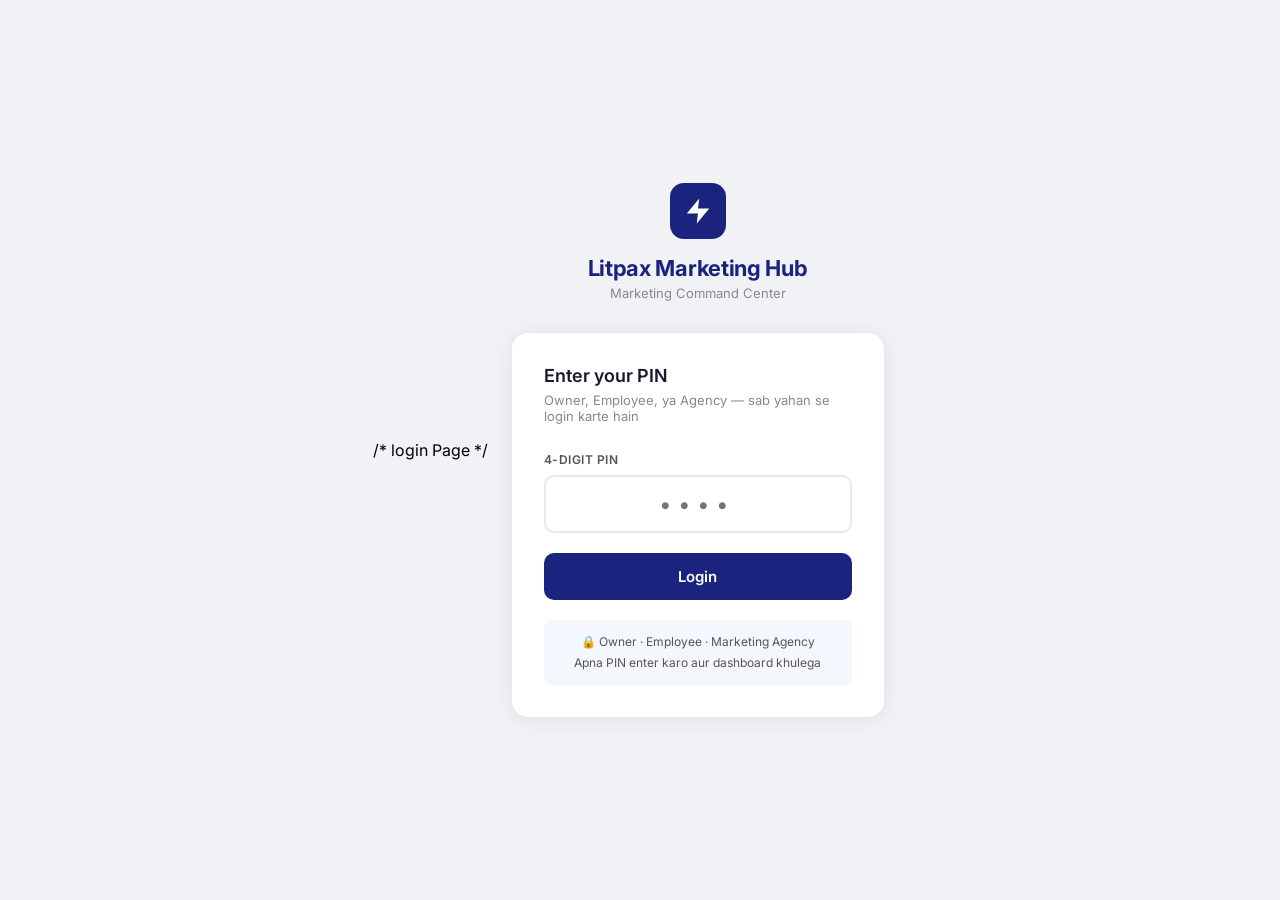
==== index.html @ 822b2500 "Create index.html" ====
/* login Page */
<!DOCTYPE html>
<html lang="en">
<head>
<meta charset="UTF-8"/>
<meta name="viewport" content="width=device-width, initial-scale=1.0"/>
<title>Litpax Marketing Hub — Login</title>
<style>
  @import url('https://fonts.googleapis.com/css2?family=Inter:wght@300;400;500;600;700&display=swap');

  * { margin: 0; padding: 0; box-sizing: border-box; }

  body {
    font-family: 'Inter', sans-serif;
    background: #f0f2f5;
    min-height: 100vh;
    display: flex;
    align-items: center;
    justify-content: center;
  }

  .login-wrap {
    width: 100%;
    max-width: 420px;
    padding: 24px;
  }

  .brand {
    text-align: center;
    margin-bottom: 32px;
  }

  .brand-logo {
    width: 56px;
    height: 56px;
    background: #1a237e;
    border-radius: 14px;
    display: inline-flex;
    align-items: center;
    justify-content: center;
    margin-bottom: 16px;
  }

  .brand-logo svg { width: 30px; height: 30px; fill: white; }

  .brand h1 {
    font-size: 22px;
    font-weight: 700;
    color: #1a237e;
    letter-spacing: -0.3px;
  }

  .brand p {
    font-size: 13px;
    color: #888;
    margin-top: 4px;
  }

  .card {
    background: white;
    border-radius: 16px;
    padding: 32px;
    box-shadow: 0 2px 20px rgba(0,0,0,0.08);
  }

  .card h2 {
    font-size: 18px;
    font-weight: 600;
    color: #1a1a2e;
    margin-bottom: 6px;
  }

  .card p {
    font-size: 13px;
    color: #888;
    margin-bottom: 28px;
  }

  label {
    display: block;
    font-size: 12px;
    font-weight: 600;
    color: #555;
    text-transform: uppercase;
    letter-spacing: 0.5px;
    margin-bottom: 8px;
  }

  .pin-input {
    width: 100%;
    padding: 14px 16px;
    font-size: 22px;
    font-weight: 600;
    letter-spacing: 8px;
    text-align: center;
    border: 2px solid #e8e8e8;
    border-radius: 10px;
    outline: none;
    color: #1a237e;
    transition: border-color 0.2s;
    font-family: 'Inter', sans-serif;
  }

  .pin-input:focus { border-color: #1a237e; }

  .btn {
    width: 100%;
    padding: 14px;
    background: #1a237e;
    color: white;
    border: none;
    border-radius: 10px;
    font-size: 15px;
    font-weight: 600;
    cursor: pointer;
    margin-top: 20px;
    transition: background 0.2s, transform 0.1s;
    font-family: 'Inter', sans-serif;
  }

  .btn:hover { background: #283593; }
  .btn:active { transform: scale(0.98); }
  .btn:disabled { background: #aaa; cursor: not-allowed; }

  .error {
    margin-top: 14px;
    padding: 10px 14px;
    background: #fff3f3;
    border: 1px solid #ffcdd2;
    border-radius: 8px;
    color: #c62828;
    font-size: 13px;
    text-align: center;
    display: none;
  }

  .hint {
    margin-top: 20px;
    padding: 12px;
    background: #f5f7ff;
    border-radius: 8px;
    font-size: 12px;
    color: #555;
    text-align: center;
    line-height: 1.7;
  }

  .spinner {
    display: inline-block;
    width: 16px;
    height: 16px;
    border: 2px solid rgba(255,255,255,0.4);
    border-top-color: white;
    border-radius: 50%;
    animation: spin 0.7s linear infinite;
    vertical-align: middle;
    margin-right: 6px;
  }

  @keyframes spin { to { transform: rotate(360deg); } }
</style>
</head>
<body>

<div class="login-wrap">
  <div class="brand">
    <div class="brand-logo">
      <svg viewBox="0 0 24 24" xmlns="http://www.w3.org/2000/svg">
        <path d="M13 2L3 14h9l-1 8 10-12h-9l1-8z"/>
      </svg>
    </div>
    <h1>Litpax Marketing Hub</h1>
    <p>Marketing Command Center</p>
  </div>

  <div class="card">
    <h2>Enter your PIN</h2>
    <p>Owner, Employee, ya Agency — sab yahan se login karte hain</p>

    <label>4-digit PIN</label>
    <input
      type="password"
      class="pin-input"
      id="pinInput"
      maxlength="4"
      placeholder="••••"
      inputmode="numeric"
    />

    <button class="btn" id="loginBtn" onclick="doLogin()">Login</button>
    <div class="error" id="errMsg">Invalid PIN. Dobara try karo.</div>

    <div class="hint">
      🔒 Owner · Employee · Marketing Agency<br>
      Apna PIN enter karo aur dashboard khulega
    </div>
  </div>
</div>

<script>
  const GAS_URL = "https://script.google.com/macros/s/AKfycbzYhshyLYchNjDuLm20MrMUTQZz-8lAbnxDJ6H6fuEs2qr884WjIAEE5Ipd9Irr_8K0rg/exec";

  document.getElementById('pinInput').addEventListener('keydown', e => {
    if (e.key === 'Enter') doLogin();
  });

  async function doLogin() {
    const pin = document.getElementById('pinInput').value.trim();
    const btn = document.getElementById('loginBtn');
    const err = document.getElementById('errMsg');

    if (pin.length < 4) {
      err.style.display = 'block';
      err.textContent = '4-digit PIN daalo.';
      return;
    }

    btn.disabled = true;
    btn.innerHTML = '<span class="spinner"></span> Checking...';
    err.style.display = 'none';

    try {
      const res = await fetch(GAS_URL, {
        method: 'POST',
        body: JSON.stringify({ action: 'login', pin })
      });
      const data = await res.json();

      if (data.success) {
        sessionStorage.setItem('lmh_user', JSON.stringify(data));
        if (data.role === 'owner')    window.location.href = 'owner.html';
        if (data.role === 'employee') window.location.href = 'employee.html';
        if (data.role === 'agency')   window.location.href = 'agency.html';
      } else {
        err.style.display = 'block';
        err.textContent = 'Invalid PIN. Dobara try karo.';
        btn.disabled = false;
        btn.innerHTML = 'Login';
      }
    } catch(e) {
      err.style.display = 'block';
      err.textContent = 'Network error. Internet check karo.';
      btn.disabled = false;
      btn.innerHTML = 'Login';
    }
  }
</script>
</body>
</html>
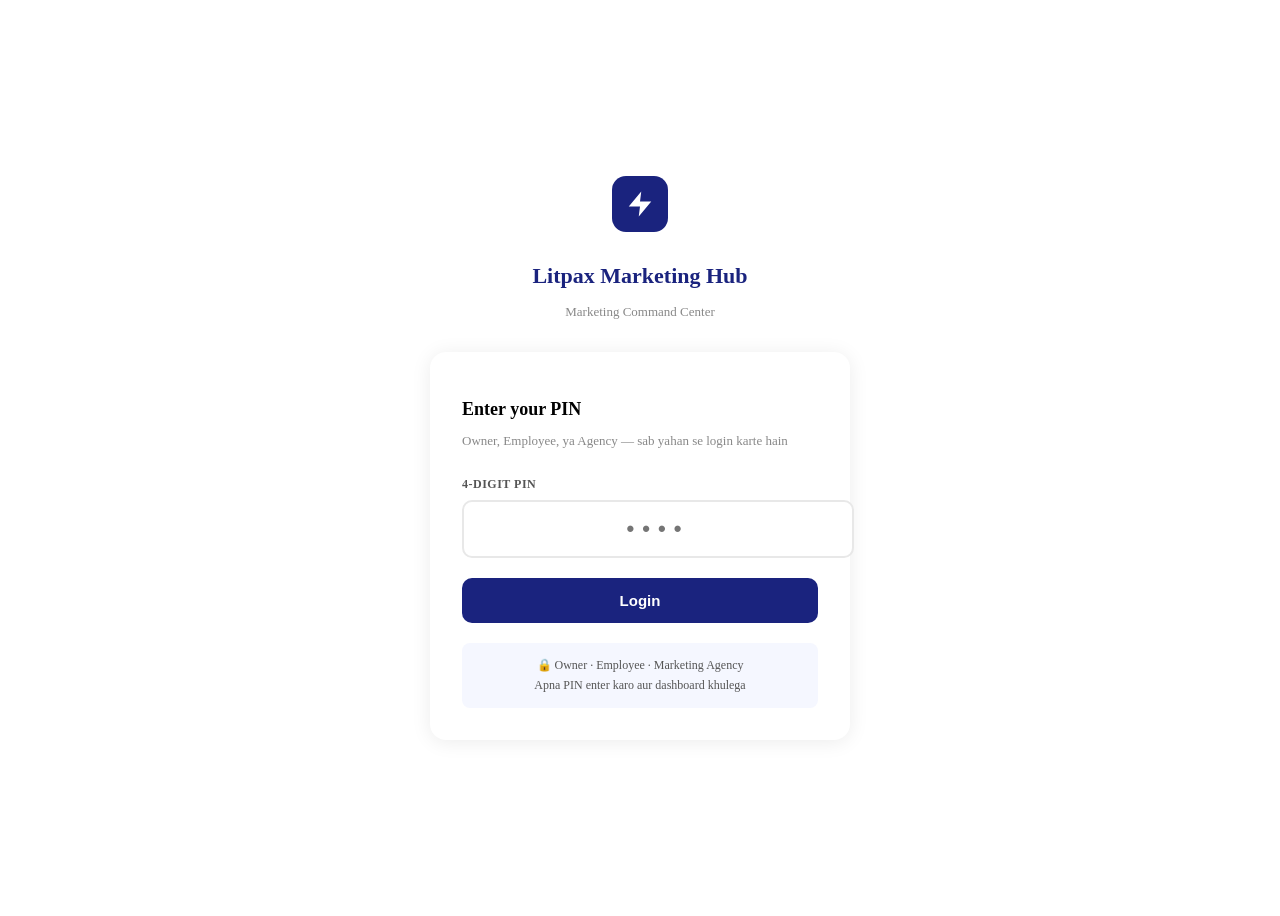
==== commit 5a6fcb69: "Update index.html" ====
--- a/index.html
+++ b/index.html
@@ -1,247 +1,97 @@
-/* login Page */
 <!DOCTYPE html>
 <html lang="en">
 <head>
 <meta charset="UTF-8"/>
 <meta name="viewport" content="width=device-width, initial-scale=1.0"/>
 <title>Litpax Marketing Hub — Login</title>
+<link rel="stylesheet" href="style.css"/>
 <style>
-  @import url('https://fonts.googleapis.com/css2?family=Inter:wght@300;400;500;600;700&display=swap');
-
-  * { margin: 0; padding: 0; box-sizing: border-box; }
-
-  body {
-    font-family: 'Inter', sans-serif;
-    background: #f0f2f5;
-    min-height: 100vh;
-    display: flex;
-    align-items: center;
-    justify-content: center;
+  body { display: flex; align-items: center; justify-content: center; min-height: 100vh; }
+  .login-wrap { width: 100%; max-width: 420px; padding: 24px; }
+  .brand { text-align: center; margin-bottom: 32px; }
+  .brand-logo {
+    width: 56px; height: 56px; background: #1a237e;
+    border-radius: 14px; display: inline-flex;
+    align-items: center; justify-content: center; margin-bottom: 16px;
   }
-
-  .login-wrap {
-    width: 100%;
-    max-width: 420px;
-    padding: 24px;
+  .brand-logo svg { width: 30px; height: 30px; fill: white; }
+  .brand h1 { font-size: 22px; font-weight: 700; color: #1a237e; }
+  .brand p  { font-size: 13px; color: #888; margin-top: 4px; }
+  .card { background: white; border-radius: 16px; padding: 32px; box-shadow: 0 2px 20px rgba(0,0,0,0.08); }
+  .card h2 { font-size: 18px; font-weight: 600; margin-bottom: 6px; }
+  .card > p { font-size: 13px; color: #888; margin-bottom: 28px; }
+  label { display: block; font-size: 12px; font-weight: 600; color: #555; text-transform: uppercase; letter-spacing: 0.5px; margin-bottom: 8px; }
+  .pin-input {
+    width: 100%; padding: 14px 16px; font-size: 22px; font-weight: 600;
+    letter-spacing: 8px; text-align: center; border: 2px solid #e8e8e8;
+    border-radius: 10px; outline: none; color: #1a237e;
+    transition: border-color 0.2s; font-family: 'Inter', sans-serif;
   }
-
-  .brand {
-    text-align: center;
-    margin-bottom: 32px;
-  }
-
-  .brand-logo {
-    width: 56px;
-    height: 56px;
-    background: #1a237e;
-    border-radius: 14px;
-    display: inline-flex;
-    align-items: center;
-    justify-content: center;
-    margin-bottom: 16px;
-  }
-
-  .brand-logo svg { width: 30px; height: 30px; fill: white; }
-
-  .brand h1 {
-    font-size: 22px;
-    font-weight: 700;
-    color: #1a237e;
-    letter-spacing: -0.3px;
-  }
-
-  .brand p {
-    font-size: 13px;
-    color: #888;
-    margin-top: 4px;
-  }
-
-  .card {
-    background: white;
-    border-radius: 16px;
-    padding: 32px;
-    box-shadow: 0 2px 20px rgba(0,0,0,0.08);
-  }
-
-  .card h2 {
-    font-size: 18px;
-    font-weight: 600;
-    color: #1a1a2e;
-    margin-bottom: 6px;
-  }
-
-  .card p {
-    font-size: 13px;
-    color: #888;
-    margin-bottom: 28px;
-  }
-
-  label {
-    display: block;
-    font-size: 12px;
-    font-weight: 600;
-    color: #555;
-    text-transform: uppercase;
-    letter-spacing: 0.5px;
-    margin-bottom: 8px;
-  }
-
-  .pin-input {
-    width: 100%;
-    padding: 14px 16px;
-    font-size: 22px;
-    font-weight: 600;
-    letter-spacing: 8px;
-    text-align: center;
-    border: 2px solid #e8e8e8;
-    border-radius: 10px;
-    outline: none;
-    color: #1a237e;
-    transition: border-color 0.2s;
+  .pin-input:focus { border-color: #1a237e; }
+  .btn {
+    width: 100%; padding: 14px; background: #1a237e; color: white;
+    border: none; border-radius: 10px; font-size: 15px; font-weight: 600;
+    cursor: pointer; margin-top: 20px; transition: background 0.2s;
     font-family: 'Inter', sans-serif;
   }
-
-  .pin-input:focus { border-color: #1a237e; }
-
-  .btn {
-    width: 100%;
-    padding: 14px;
-    background: #1a237e;
-    color: white;
-    border: none;
-    border-radius: 10px;
-    font-size: 15px;
-    font-weight: 600;
-    cursor: pointer;
-    margin-top: 20px;
-    transition: background 0.2s, transform 0.1s;
-    font-family: 'Inter', sans-serif;
+  .btn:hover { background: #283593; }
+  .btn:disabled { background: #aaa; cursor: not-allowed; }
+  .error {
+    margin-top: 14px; padding: 10px 14px; background: #fff3f3;
+    border: 1px solid #ffcdd2; border-radius: 8px;
+    color: #c62828; font-size: 13px; text-align: center; display: none;
   }
-
-  .btn:hover { background: #283593; }
-  .btn:active { transform: scale(0.98); }
-  .btn:disabled { background: #aaa; cursor: not-allowed; }
-
-  .error {
-    margin-top: 14px;
-    padding: 10px 14px;
-    background: #fff3f3;
-    border: 1px solid #ffcdd2;
-    border-radius: 8px;
-    color: #c62828;
-    font-size: 13px;
-    text-align: center;
-    display: none;
+  .hint {
+    margin-top: 20px; padding: 12px; background: #f5f7ff;
+    border-radius: 8px; font-size: 12px; color: #555;
+    text-align: center; line-height: 1.7;
   }
-
-  .hint {
-    margin-top: 20px;
-    padding: 12px;
-    background: #f5f7ff;
-    border-radius: 8px;
-    font-size: 12px;
-    color: #555;
-    text-align: center;
-    line-height: 1.7;
-  }
-
-  .spinner {
-    display: inline-block;
-    width: 16px;
-    height: 16px;
-    border: 2px solid rgba(255,255,255,0.4);
-    border-top-color: white;
-    border-radius: 50%;
-    animation: spin 0.7s linear infinite;
-    vertical-align: middle;
-    margin-right: 6px;
-  }
-
-  @keyframes spin { to { transform: rotate(360deg); } }
 </style>
 </head>
 <body>
-
 <div class="login-wrap">
   <div class="brand">
     <div class="brand-logo">
-      <svg viewBox="0 0 24 24" xmlns="http://www.w3.org/2000/svg">
-        <path d="M13 2L3 14h9l-1 8 10-12h-9l1-8z"/>
-      </svg>
+      <svg viewBox="0 0 24 24"><path d="M13 2L3 14h9l-1 8 10-12h-9l1-8z"/></svg>
     </div>
     <h1>Litpax Marketing Hub</h1>
     <p>Marketing Command Center</p>
   </div>
-
   <div class="card">
     <h2>Enter your PIN</h2>
     <p>Owner, Employee, ya Agency — sab yahan se login karte hain</p>
-
     <label>4-digit PIN</label>
-    <input
-      type="password"
-      class="pin-input"
-      id="pinInput"
-      maxlength="4"
-      placeholder="••••"
-      inputmode="numeric"
-    />
-
+    <input type="password" class="pin-input" id="pinInput" maxlength="4" placeholder="••••" inputmode="numeric"/>
     <button class="btn" id="loginBtn" onclick="doLogin()">Login</button>
-    <div class="error" id="errMsg">Invalid PIN. Dobara try karo.</div>
-
-    <div class="hint">
-      🔒 Owner · Employee · Marketing Agency<br>
-      Apna PIN enter karo aur dashboard khulega
-    </div>
+    <div class="error" id="errMsg"></div>
+    <div class="hint">🔒 Owner · Employee · Marketing Agency<br>Apna PIN enter karo aur dashboard khulega</div>
   </div>
 </div>
-
+<script src="script.js"></script>
 <script>
-  const GAS_URL = "https://script.google.com/macros/s/AKfycbzYhshyLYchNjDuLm20MrMUTQZz-8lAbnxDJ6H6fuEs2qr884WjIAEE5Ipd9Irr_8K0rg/exec";
-
-  document.getElementById('pinInput').addEventListener('keydown', e => {
-    if (e.key === 'Enter') doLogin();
-  });
-
+  document.getElementById('pinInput').addEventListener('keydown', e => { if (e.key === 'Enter') doLogin(); });
   async function doLogin() {
     const pin = document.getElementById('pinInput').value.trim();
     const btn = document.getElementById('loginBtn');
     const err = document.getElementById('errMsg');
-
-    if (pin.length < 4) {
-      err.style.display = 'block';
-      err.textContent = '4-digit PIN daalo.';
-      return;
-    }
-
+    if (pin.length < 4) { err.style.display='block'; err.textContent='4-digit PIN daalo.'; return; }
     btn.disabled = true;
     btn.innerHTML = '<span class="spinner"></span> Checking...';
     err.style.display = 'none';
-
     try {
-      const res = await fetch(GAS_URL, {
-        method: 'POST',
-        body: JSON.stringify({ action: 'login', pin })
-      });
-      const data = await res.json();
-
+      const data = await api({ action: 'login', pin });
       if (data.success) {
         sessionStorage.setItem('lmh_user', JSON.stringify(data));
         if (data.role === 'owner')    window.location.href = 'owner.html';
         if (data.role === 'employee') window.location.href = 'employee.html';
         if (data.role === 'agency')   window.location.href = 'agency.html';
       } else {
-        err.style.display = 'block';
-        err.textContent = 'Invalid PIN. Dobara try karo.';
-        btn.disabled = false;
-        btn.innerHTML = 'Login';
+        err.style.display = 'block'; err.textContent = 'Invalid PIN. Dobara try karo.';
+        btn.disabled = false; btn.innerHTML = 'Login';
       }
     } catch(e) {
-      err.style.display = 'block';
-      err.textContent = 'Network error. Internet check karo.';
-      btn.disabled = false;
-      btn.innerHTML = 'Login';
+      err.style.display = 'block'; err.textContent = 'Network error. Internet check karo.';
+      btn.disabled = false; btn.innerHTML = 'Login';
     }
   }
 </script>
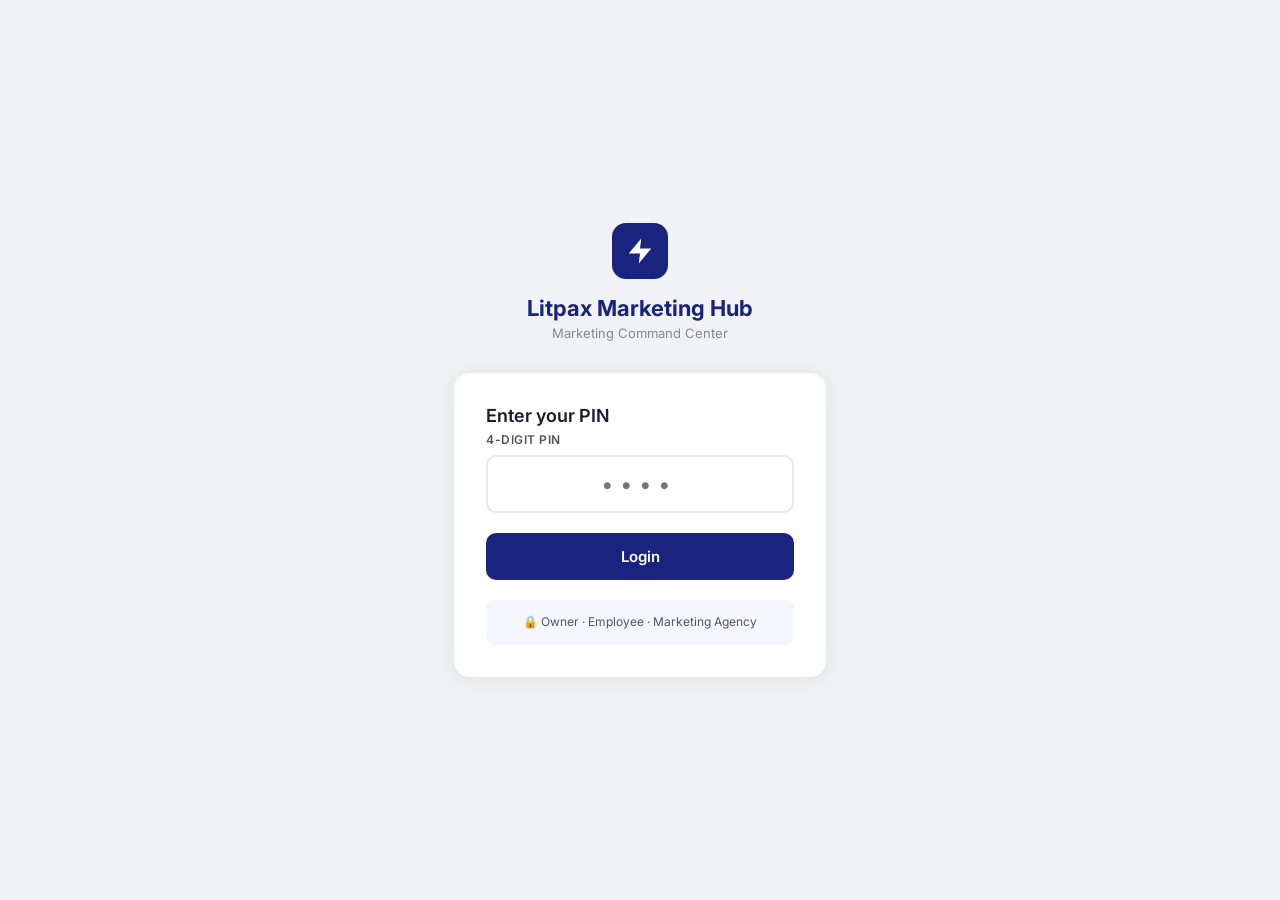
==== commit 63b5dd74: "Update index.html" ====
--- a/index.html
+++ b/index.html
@@ -59,12 +59,12 @@
   </div>
   <div class="card">
     <h2>Enter your PIN</h2>
-    <p>Owner, Employee, ya Agency — sab yahan se login karte hain</p>
+    
     <label>4-digit PIN</label>
     <input type="password" class="pin-input" id="pinInput" maxlength="4" placeholder="••••" inputmode="numeric"/>
     <button class="btn" id="loginBtn" onclick="doLogin()">Login</button>
     <div class="error" id="errMsg"></div>
-    <div class="hint">🔒 Owner · Employee · Marketing Agency<br>Apna PIN enter karo aur dashboard khulega</div>
+    <div class="hint">🔒 Owner · Employee · Marketing Agency</div>
   </div>
 </div>
 <script src="script.js"></script>
--- a/style.css
+++ b/style.css
@@ -0,0 +1,302 @@
+@import url('https://fonts.googleapis.com/css2?family=Inter:wght@300;400;500;600;700&display=swap');
+
+/* ── RESET ── */
+* { margin: 0; padding: 0; box-sizing: border-box; }
+body { font-family: 'Inter', sans-serif; background: #f0f2f5; color: #1a1a2e; }
+
+/* ── SIDEBAR ── */
+.sidebar {
+  position: fixed; top: 0; left: 0;
+  width: 220px; height: 100vh;
+  display: flex; flex-direction: column; z-index: 100;
+}
+.sidebar-brand {
+  padding: 20px 20px 16px;
+  border-bottom: 1px solid rgba(255,255,255,0.1);
+}
+.sidebar-brand h2 { color: white; font-size: 14px; font-weight: 700; }
+.sidebar-brand p  { color: rgba(255,255,255,0.5); font-size: 11px; margin-top: 2px; }
+
+.nav { flex: 1; padding: 12px 0; }
+.nav-item {
+  display: flex; align-items: center; gap: 10px;
+  padding: 10px 20px; color: rgba(255,255,255,0.7);
+  font-size: 13px; font-weight: 500; cursor: pointer;
+  transition: all 0.2s; border-left: 3px solid transparent;
+}
+.nav-item:hover { color: white; background: rgba(255,255,255,0.08); }
+.nav-item.active { color: white; background: rgba(255,255,255,0.12); }
+.nav-item .icon { font-size: 16px; }
+
+.sidebar-footer {
+  padding: 16px 20px;
+  border-top: 1px solid rgba(255,255,255,0.1);
+}
+.user-chip { display: flex; align-items: center; gap: 10px; }
+.user-avatar {
+  width: 32px; height: 32px; border-radius: 50%;
+  background: rgba(255,255,255,0.2);
+  display: flex; align-items: center; justify-content: center;
+  color: white; font-size: 13px; font-weight: 700;
+}
+.user-info p    { color: white; font-size: 12px; font-weight: 600; }
+.user-info span { color: rgba(255,255,255,0.5); font-size: 11px; }
+.logout-btn {
+  margin-top: 10px; width: 100%; padding: 8px;
+  background: rgba(255,255,255,0.1); border: none;
+  color: rgba(255,255,255,0.7); border-radius: 6px;
+  font-size: 12px; cursor: pointer; font-family: 'Inter', sans-serif;
+}
+.logout-btn:hover { background: rgba(255,255,255,0.2); color: white; }
+
+/* ── MAIN ── */
+.main { margin-left: 220px; padding: 24px; min-height: 100vh; }
+
+.page-header {
+  display: flex; align-items: center;
+  justify-content: space-between; margin-bottom: 24px;
+}
+.page-header h1 { font-size: 22px; font-weight: 700; color: #1a1a2e; }
+.page-header p  { font-size: 13px; color: #888; margin-top: 2px; }
+
+/* ── SECTIONS ── */
+.section { display: none; }
+.section.active { display: block; }
+
+/* ── STATS ── */
+.stats-grid {
+  display: grid;
+  grid-template-columns: repeat(4, 1fr);
+  gap: 16px; margin-bottom: 24px;
+}
+.stats-grid.col3 { grid-template-columns: repeat(3, 1fr); }
+
+.stat-card {
+  background: white; border-radius: 12px; padding: 20px;
+  box-shadow: 0 1px 8px rgba(0,0,0,0.06);
+}
+.stat-label {
+  font-size: 11px; font-weight: 600; color: #888;
+  text-transform: uppercase; letter-spacing: 0.5px;
+}
+.stat-value { font-size: 30px; font-weight: 700; margin: 6px 0 2px; }
+.stat-sub   { font-size: 12px; color: #aaa; }
+.stat-card.red   .stat-value { color: #c62828; }
+.stat-card.green .stat-value { color: #2e7d32; }
+.stat-card.amber .stat-value { color: #e65100; }
+
+/* ── TABLE ── */
+.table-card {
+  background: white; border-radius: 12px;
+  box-shadow: 0 1px 8px rgba(0,0,0,0.06); overflow: hidden;
+}
+.table-header {
+  padding: 16px 20px;
+  display: flex; align-items: center;
+  justify-content: space-between;
+  border-bottom: 1px solid #f0f0f0;
+}
+.table-header h3 { font-size: 14px; font-weight: 700; }
+
+.filter-bar { display: flex; gap: 8px; }
+.filter-btn {
+  padding: 5px 12px; border: 1.5px solid #e8e8e8;
+  border-radius: 20px; font-size: 11px; font-weight: 600;
+  cursor: pointer; background: white; color: #555;
+  font-family: 'Inter', sans-serif; transition: all 0.2s;
+}
+
+table { width: 100%; border-collapse: collapse; }
+th {
+  padding: 10px 16px; text-align: left;
+  font-size: 11px; font-weight: 600; color: #888;
+  text-transform: uppercase; letter-spacing: 0.5px;
+  background: #fafafa; border-bottom: 1px solid #f0f0f0;
+}
+td {
+  padding: 12px 16px; font-size: 13px; color: #333;
+  border-bottom: 1px solid #f7f7f7;
+}
+tr:hover td { background: #fafafa; }
+tr:last-child td { border-bottom: none; }
+
+/* ── BADGES ── */
+.badge {
+  display: inline-block; padding: 3px 10px;
+  border-radius: 20px; font-size: 11px; font-weight: 600;
+}
+.badge-created    { background: #e8eaf6; color: #3949ab; }
+.badge-assigned   { background: #e3f2fd; color: #1565c0; }
+.badge-inprogress { background: #fff3e0; color: #e65100; }
+.badge-review     { background: #f3e5f5; color: #6a1b9a; }
+.badge-approved   { background: #e8f5e9; color: #2e7d32; }
+.badge-rejected   { background: #ffebee; color: #c62828; }
+
+.priority-high   { color: #c62828; font-weight: 600; }
+.priority-medium { color: #e65100; font-weight: 600; }
+.priority-low    { color: #2e7d32; font-weight: 600; }
+
+/* ── ACTION BUTTONS ── */
+.action-btn {
+  padding: 4px 10px; border-radius: 6px; font-size: 11px;
+  font-weight: 600; cursor: pointer; border: none;
+  font-family: 'Inter', sans-serif; margin-right: 4px;
+}
+.btn-view     { background: #e8eaf6; color: #3949ab; }
+.btn-approve  { background: #e8f5e9; color: #2e7d32; }
+.btn-reject   { background: #ffebee; color: #c62828; }
+.btn-forward  { background: #e8f5e9; color: #2e7d32; }
+.btn-progress { background: #fff3e0; color: #e65100; }
+
+.btn-sm {
+  padding: 6px 12px; border-radius: 6px; font-size: 12px;
+  font-weight: 600; cursor: pointer; border: none;
+  font-family: 'Inter', sans-serif; transition: all 0.2s;
+}
+.btn-upload { background: #f3e5f5; color: #4a148c; }
+.btn-upload:hover { background: #e1bee7; }
+.btn-done   { background: #e8f5e9; color: #2e7d32; }
+.btn-done:hover { background: #c8e6c9; }
+
+/* ── PRIMARY BUTTON ── */
+.btn-primary {
+  padding: 11px 24px; color: white; border: none;
+  border-radius: 8px; font-size: 13px; font-weight: 600;
+  cursor: pointer; font-family: 'Inter', sans-serif;
+  transition: background 0.2s;
+}
+.btn-primary:disabled { background: #aaa !important; cursor: not-allowed; }
+
+/* ── FORM ── */
+.form-card {
+  background: white; border-radius: 12px; padding: 24px;
+  box-shadow: 0 1px 8px rgba(0,0,0,0.06); margin-bottom: 20px;
+}
+.form-card h3 { font-size: 15px; font-weight: 700; margin-bottom: 20px; }
+.form-grid { display: grid; grid-template-columns: 1fr 1fr; gap: 16px; }
+.form-group { display: flex; flex-direction: column; gap: 6px; }
+.form-group.full { grid-column: 1 / -1; }
+.form-group label {
+  font-size: 11px; font-weight: 600; color: #555;
+  text-transform: uppercase; letter-spacing: 0.5px;
+}
+.form-group input,
+.form-group select,
+.form-group textarea {
+  padding: 10px 12px; border: 1.5px solid #e8e8e8;
+  border-radius: 8px; font-size: 13px; outline: none;
+  font-family: 'Inter', sans-serif; transition: border-color 0.2s; color: #1a1a2e;
+}
+.form-group textarea { resize: vertical; min-height: 80px; }
+
+/* ── MODAL ── */
+.modal-overlay {
+  position: fixed; inset: 0; background: rgba(0,0,0,0.4);
+  display: none; align-items: center;
+  justify-content: center; z-index: 1000;
+}
+.modal-overlay.open { display: flex; }
+.modal {
+  background: white; border-radius: 16px;
+  width: 540px; max-width: 90vw; max-height: 85vh;
+  overflow-y: auto; padding: 28px;
+  box-shadow: 0 8px 40px rgba(0,0,0,0.15);
+}
+.modal-head {
+  display: flex; align-items: center;
+  justify-content: space-between; margin-bottom: 20px;
+}
+.modal-head h3 { font-size: 16px; font-weight: 700; }
+.modal-close {
+  width: 28px; height: 28px; background: #f0f0f0; border: none;
+  border-radius: 50%; cursor: pointer; font-size: 16px;
+  display: flex; align-items: center; justify-content: center;
+}
+.modal-actions { display: flex; gap: 8px; margin-top: 16px; }
+
+.detail-row { display: flex; gap: 12px; margin-bottom: 12px; }
+.detail-item { flex: 1; }
+.detail-item label {
+  font-size: 10px; font-weight: 600; color: #aaa;
+  text-transform: uppercase; display: block; margin-bottom: 3px;
+}
+.detail-item p { font-size: 13px; color: #333; font-weight: 500; }
+
+/* ── DELIVERABLES ── */
+.deliverables-list { margin-top: 16px; }
+.deliverables-list h4 {
+  font-size: 12px; font-weight: 700; color: #555;
+  text-transform: uppercase; margin-bottom: 10px;
+}
+.del-item {
+  padding: 10px 12px; background: #f8f9ff;
+  border-radius: 8px; margin-bottom: 8px; font-size: 13px;
+}
+.del-item a { text-decoration: none; font-weight: 500; }
+.del-item a:hover { text-decoration: underline; }
+.del-meta { font-size: 11px; color: #aaa; margin-top: 3px; }
+
+/* ── TASK CARDS (Agency) ── */
+.tasks-grid {
+  display: grid;
+  grid-template-columns: repeat(auto-fill, minmax(320px, 1fr));
+  gap: 16px;
+}
+.task-card {
+  background: white; border-radius: 12px; padding: 20px;
+  box-shadow: 0 1px 8px rgba(0,0,0,0.06);
+  border-left: 4px solid #e8e8e8; transition: box-shadow 0.2s;
+}
+.task-card:hover { box-shadow: 0 4px 20px rgba(0,0,0,0.1); }
+.task-card.priority-High   { border-left-color: #c62828; }
+.task-card.priority-Medium { border-left-color: #e65100; }
+.task-card.priority-Low    { border-left-color: #2e7d32; }
+.task-card-head {
+  display: flex; align-items: flex-start;
+  justify-content: space-between; margin-bottom: 10px;
+}
+.task-card-head h3 {
+  font-size: 14px; font-weight: 700; color: #1a1a2e;
+  flex: 1; margin-right: 8px;
+}
+.task-desc {
+  font-size: 12px; color: #888; margin-bottom: 12px;
+  display: -webkit-box; -webkit-line-clamp: 2;
+  -webkit-box-orient: vertical; overflow: hidden;
+}
+.task-meta { display: flex; gap: 16px; margin-bottom: 14px; }
+.task-meta-item { font-size: 11px; color: #aaa; }
+.task-meta-item strong { color: #555; }
+.task-actions { display: flex; gap: 8px; flex-wrap: wrap; }
+
+/* ── MISC ── */
+.empty-state { text-align: center; padding: 48px 20px; color: #aaa; }
+.empty-state p { font-size: 14px; margin-top: 8px; }
+
+.remarks-input {
+  width: 100%; padding: 10px 12px; border: 1.5px solid #e8e8e8;
+  border-radius: 8px; font-size: 13px; outline: none;
+  font-family: 'Inter', sans-serif; margin: 12px 0 8px;
+}
+.remarks-input:focus { border-color: #1a237e; }
+
+/* ── TOAST ── */
+.toast {
+  position: fixed; bottom: 24px; right: 24px;
+  color: white; padding: 12px 20px; border-radius: 10px;
+  font-size: 13px; font-weight: 500;
+  box-shadow: 0 4px 20px rgba(0,0,0,0.15);
+  transform: translateY(80px); opacity: 0;
+  transition: all 0.3s; z-index: 9999;
+}
+.toast.show { transform: translateY(0); opacity: 1; }
+
+/* ── SPINNER ── */
+.spinner {
+  display: inline-block; width: 14px; height: 14px;
+  border: 2px solid rgba(255,255,255,0.4);
+  border-top-color: white; border-radius: 50%;
+  animation: spin 0.7s linear infinite;
+  vertical-align: middle; margin-right: 6px;
+}
+@keyframes spin { to { transform: rotate(360deg); } }
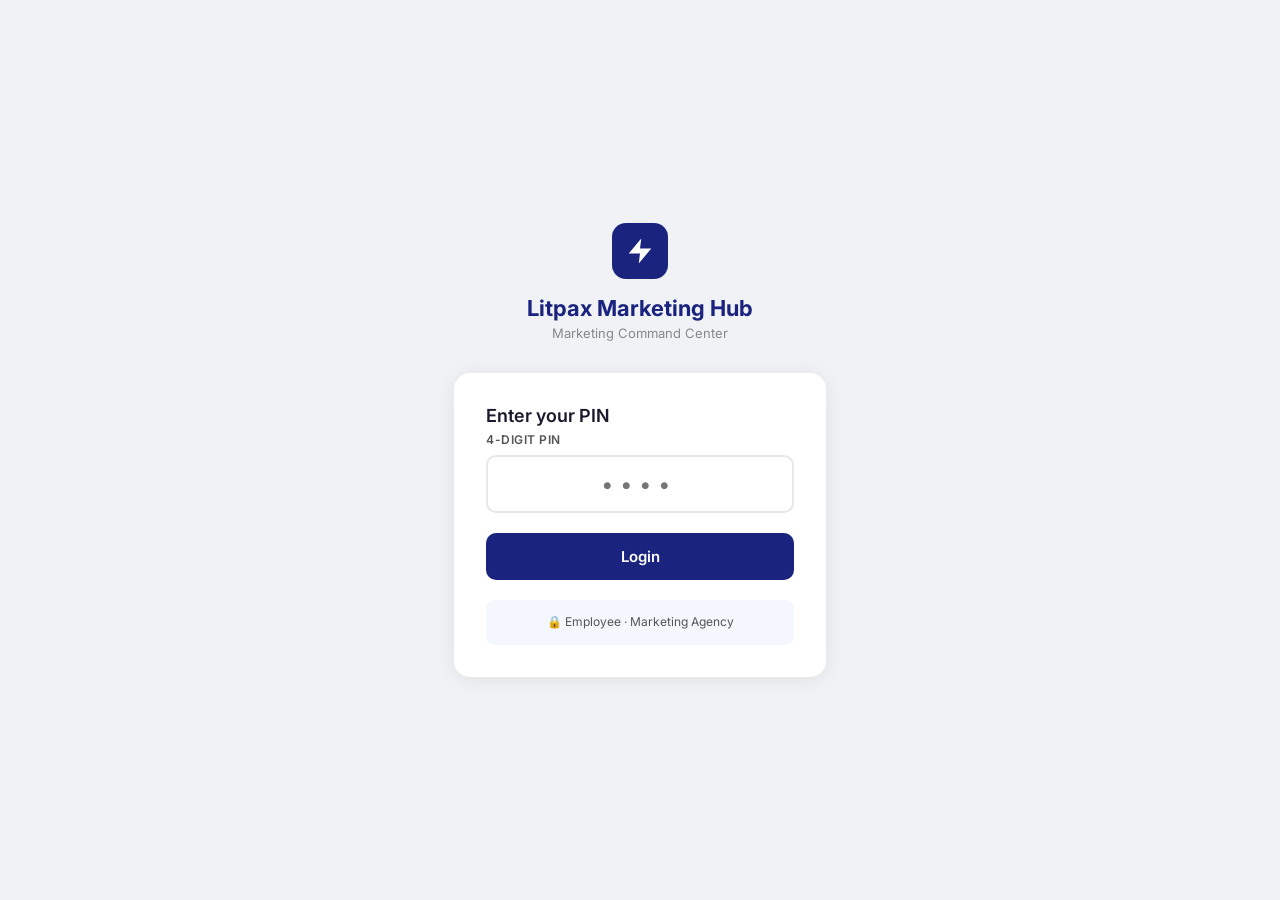
==== commit 28958af6: "Update index.html" ====
--- a/index.html
+++ b/index.html
@@ -64,7 +64,7 @@
     <input type="password" class="pin-input" id="pinInput" maxlength="4" placeholder="••••" inputmode="numeric"/>
     <button class="btn" id="loginBtn" onclick="doLogin()">Login</button>
     <div class="error" id="errMsg"></div>
-    <div class="hint">🔒 Owner · Employee · Marketing Agency</div>
+    <div class="hint">🔒 Employee · Marketing Agency</div>
   </div>
 </div>
 <script src="script.js"></script>
